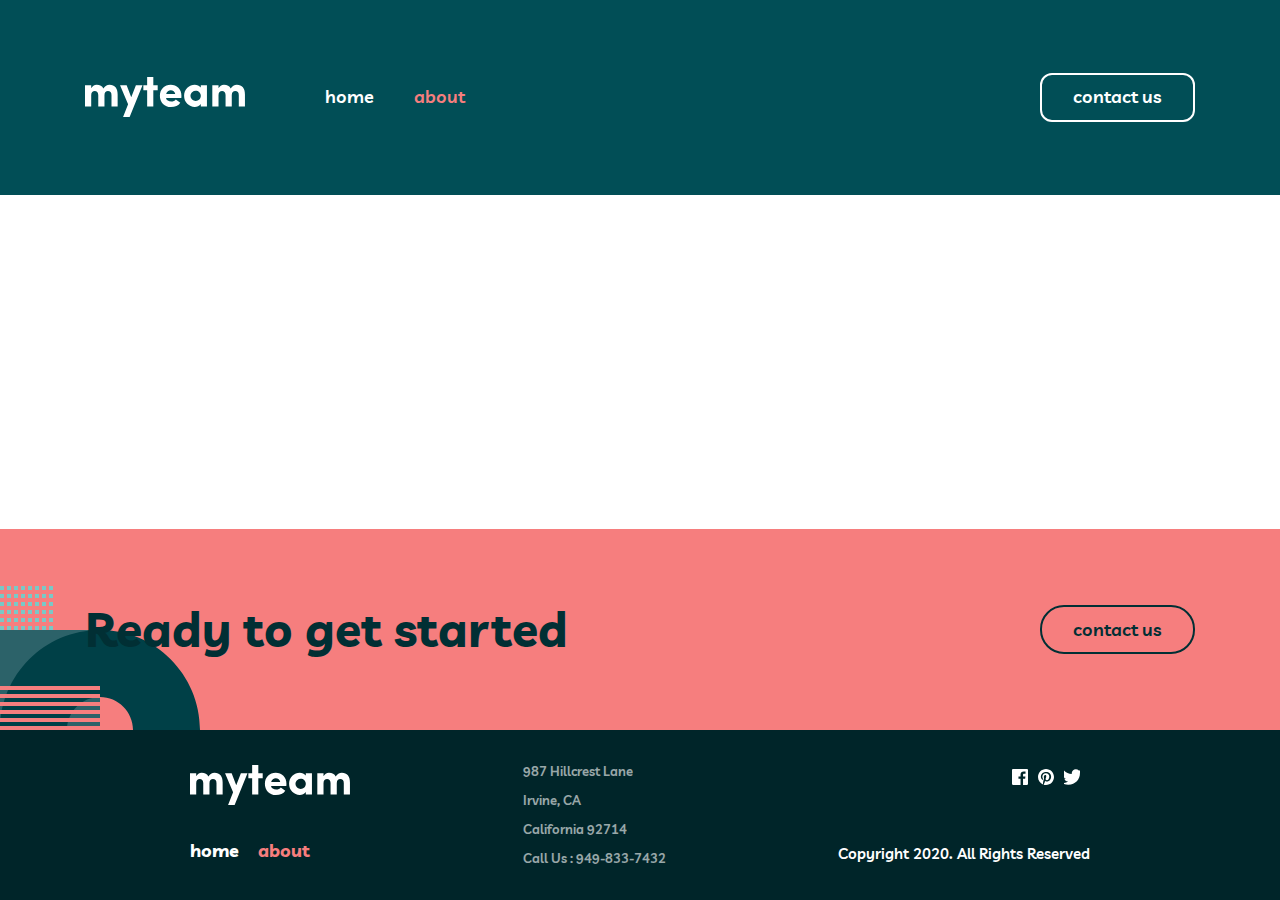
==== pages/about.html @ e16e310d "My Team" ====
<!DOCTYPE html>
<html lang="en">
  <head>
    <meta charset="UTF-8" />
    <meta name="viewport" content="width=device-width, initial-scale=1.0" />
    <title>Document</title>
    <link rel="stylesheet" href="../css/about.css" />
  </head>
  <body>
    <header class="header">
      <div class="header__container container">
        <a class="site-logo" href="">
          <img src="../images/logo.svg" alt="" width="160" height="40" />
        </a>
        <nav class="sitenav">
          <ul class="sitenav__list">
            <li class="sitenav__item">
              <a class="sitenav__link" href="../index.html">home</a>
            </li>
            <li class="sitenav__item">
              <a id="active" class="sitenav__link" href="#">about</a>
            </li>
          </ul>
        </nav>
        <a class="btn primary-btn" href="../pages/contact.html">contact us</a>
      </div>
    </header>
    <main class="main"></main>
    <footer class="footer">
      <div class="footer__cta">
        <div class="container">
          <h2 class="footer__cta__title">Ready to get started</h2>
          <a class="footer__cta__btn secondary-btn" href="./pages/contact.html"
            >contact us
          </a>
        </div>
      </div>
    </footer>
    <footer class="footer__two">
      <div class="footer-content">
        <div class="footer-left">
          <a class="logo" href="">
            <img src="../images/logo.svg" alt="" width="160" height="40" />
          </a>
          <nav>
            <a class="sitenav__link" href="../index.html">home</a>
            <a id="active" class="sitenav__link" href="#">about</a>
          </nav>
        </div>

        <div class="footer-center">
          <p>987 Hillcrest Lane</p>
          <p>Irvine, CA</p>
          <p>California 92714</p>
          <p>Call Us : 949-833-7432</p>
        </div>

        <div class="footer-right">
          <div class="social-icons">
            <img
              src="../images/icon-facebook.svg"
              alt="Facebook"
              width="24"
              height="19.5"
            />
            <img
              src="../images/icon-pinterest.svg"
              alt="Pinterest"
              width="24"
              height="19.5"
            />
            <img
              src="../images/icon-twitter.svg"
              alt="Twitter"
              width="24"
              height="19.5"
            />
          </div>
          <p>Copyright 2020. All Rights Reserved</p>
        </div>
      </div>
    </footer>
  </body>
</html>
---- css/about.css ----
@import "./normalize.css";
@import "./main.css";
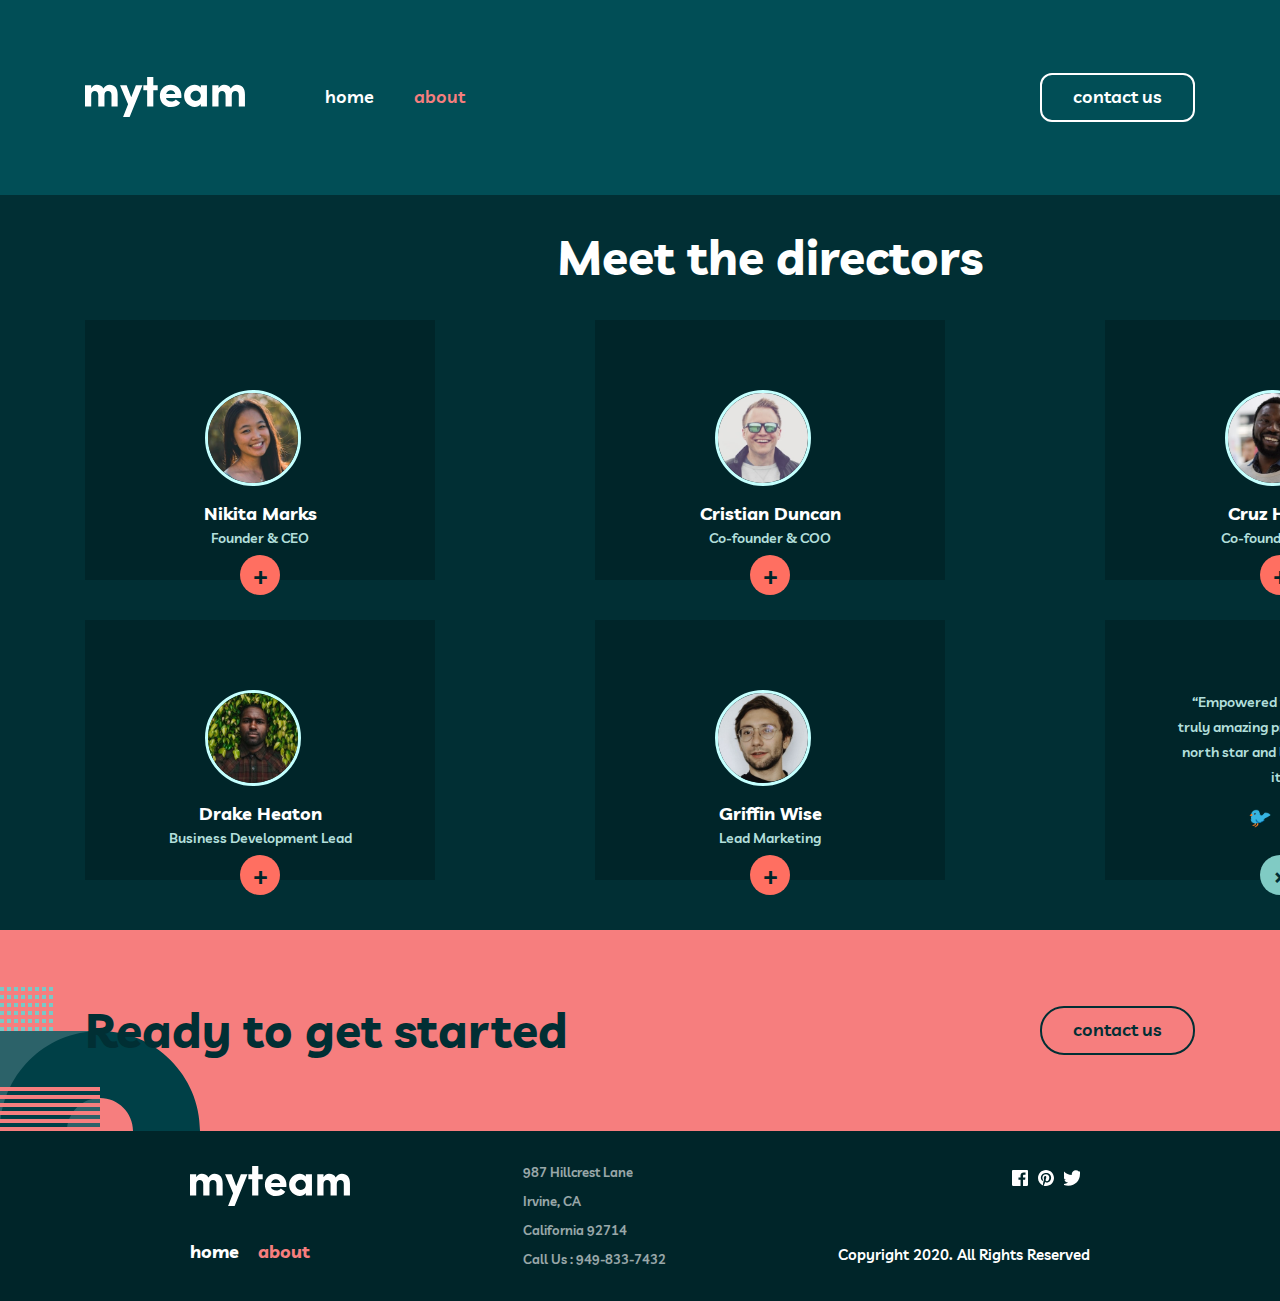
==== commit a95d0e3e: "complate" ====
--- a/pages/about.html
+++ b/pages/about.html
@@ -25,7 +25,54 @@
         <a class="btn primary-btn" href="../pages/contact.html">contact us</a>
       </div>
     </header>
-    <main class="main"></main>
+    <main class="mainn">
+      <h1>Meet the directors</h1>
+      <div class="team-grid">
+        <div class="card">
+          <img src="../images/avatar-nikita.jpg" alt="Nikita Marks" />
+          <h3>Nikita Marks</h3>
+          <p>Founder & CEO</p>
+          <button class="plus-btn">+</button>
+        </div>
+
+        <div class="card">
+          <img src="../images/avatar-christian.jpg" alt="Cristian Duncan" />
+          <h3>Cristian Duncan</h3>
+          <p>Co-founder & COO</p>
+          <button class="plus-btn">+</button>
+        </div>
+
+        <div class="card">
+          <img src="../images/avatar-cruz.jpg" alt="Cruz Hamer" />
+          <h3>Cruz Hamer</h3>
+          <p>Co-founder & CTO</p>
+          <button class="plus-btn">+</button>
+        </div>
+
+        <div class="card">
+          <img src="../images/avatar-drake.jpg" alt="Drake Heaton" />
+          <h3>Drake Heaton</h3>
+          <p>Business Development Lead</p>
+          <button class="plus-btn">+</button>
+        </div>
+
+        <div class="card">
+          <img src="../images/avatar-griffin.jpg" alt="Griffin Wise" />
+          <h3>Griffin Wise</h3>
+          <p>Lead Marketing</p>
+          <button class="plus-btn">+</button>
+        </div>
+
+        <div class="quote-card">
+          <p>
+            “Empowered teams create truly amazing products. Set the north star
+            and let them follow it.”
+          </p>
+          <div class="socials"><i>🐦</i> <i>💼</i></div>
+          <button class="quote-btn">×</button>
+        </div>
+      </div>
+    </main>
     <footer class="footer">
       <div class="footer__cta">
         <div class="container">
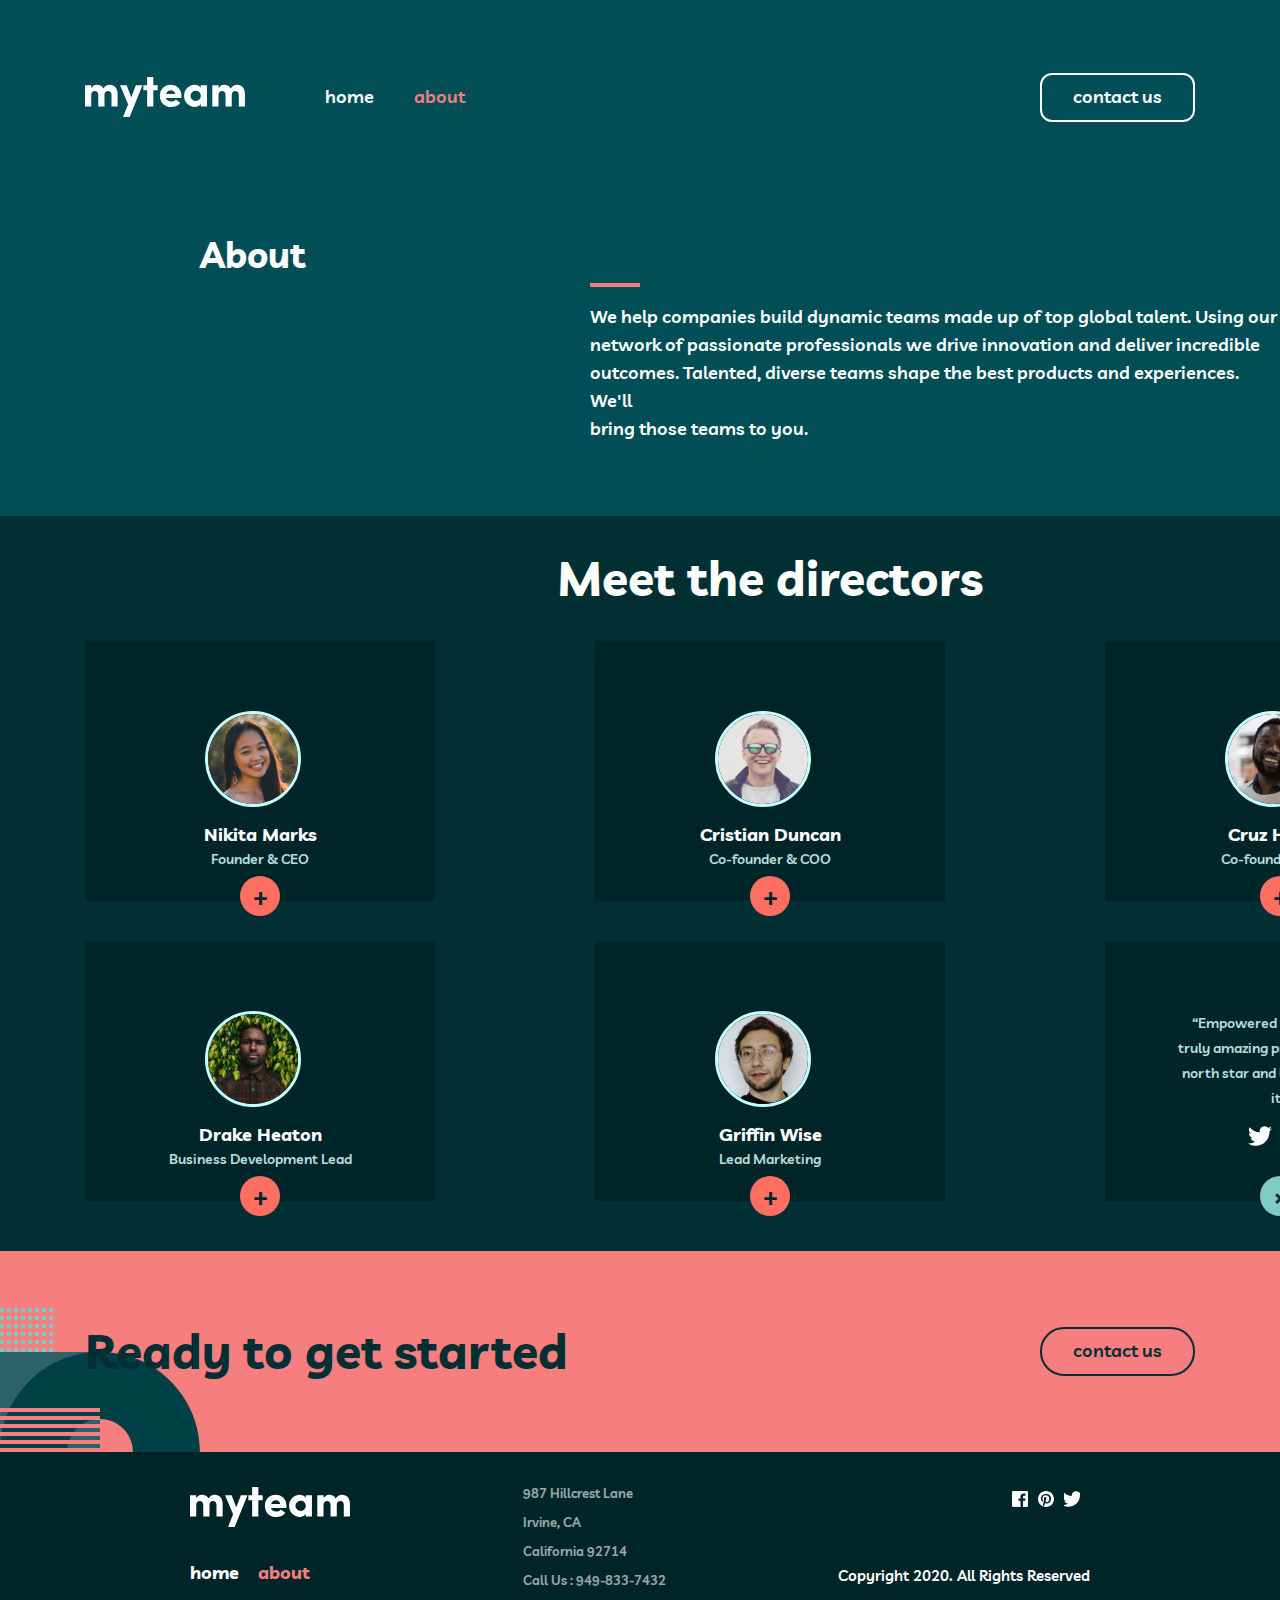
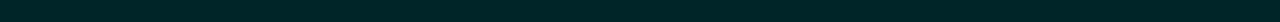
==== commit b0d0d9e1: "complate" ====
--- a/pages/about.html
+++ b/pages/about.html
@@ -23,6 +23,20 @@
           </ul>
         </nav>
         <a class="btn primary-btn" href="../pages/contact.html">contact us</a>
+      </div>
+
+      <div class="about-section">
+        <h2>About</h2>
+        <div class="line"></div>
+        <p>
+          We help companies build dynamic teams made up of top global talent.
+          Using our <br />
+          network of passionate professionals we drive innovation and deliver
+          incredible <br />
+          outcomes. Talented, diverse teams shape the best products and
+          experiences. We'll <br />
+          bring those teams to you.
+        </p>
       </div>
     </header>
     <main class="mainn">
@@ -68,7 +82,24 @@
             “Empowered teams create truly amazing products. Set the north star
             and let them follow it.”
           </p>
-          <div class="socials"><i>🐦</i> <i>💼</i></div>
+          <div class="socials">
+            <i
+              ><svg xmlns="http://www.w3.org/2000/svg" width="24" height="20">
+                <path
+                  fill="#FFF"
+                  d="M24 2.557a9.83 9.83 0 01-2.828.775A4.932 4.932 0 0023.337.608a9.864 9.864 0 01-3.127 1.195A4.916 4.916 0 0016.616.248c-3.179 0-5.515 2.966-4.797 6.045A13.978 13.978 0 011.671 1.149a4.93 4.93 0 001.523 6.574 4.903 4.903 0 01-2.229-.616c-.054 2.281 1.581 4.415 3.949 4.89a4.935 4.935 0 01-2.224.084 4.928 4.928 0 004.6 3.419A9.9 9.9 0 010 17.54a13.94 13.94 0 007.548 2.212c9.142 0 14.307-7.721 13.995-14.646A10.025 10.025 0 0024 2.557z"
+                />
+              </svg>
+            </i>
+            <i>
+              <svg xmlns="http://www.w3.org/2000/svg" width="20" height="20">
+                <path
+                  fill="#FFF"
+                  d="M18 0H2C.9 0 0 .9 0 2v16c0 1.1.9 2 2 2h16c1.1 0 2-.9 2-2V2c0-1.1-.9-2-2-2zM6 17H3V8h3v9zM4.5 6.3c-1 0-1.8-.8-1.8-1.8s.8-1.8 1.8-1.8 1.8.8 1.8 1.8-.8 1.8-1.8 1.8zM17 17h-3v-5.3c0-.8-.7-1.5-1.5-1.5s-1.5.7-1.5 1.5V17H8V8h3v1.2c.5-.8 1.6-1.4 2.5-1.4 1.9 0 3.5 1.6 3.5 3.5V17z"
+                />
+              </svg>
+            </i>
+          </div>
           <button class="quote-btn">×</button>
         </div>
       </div>
